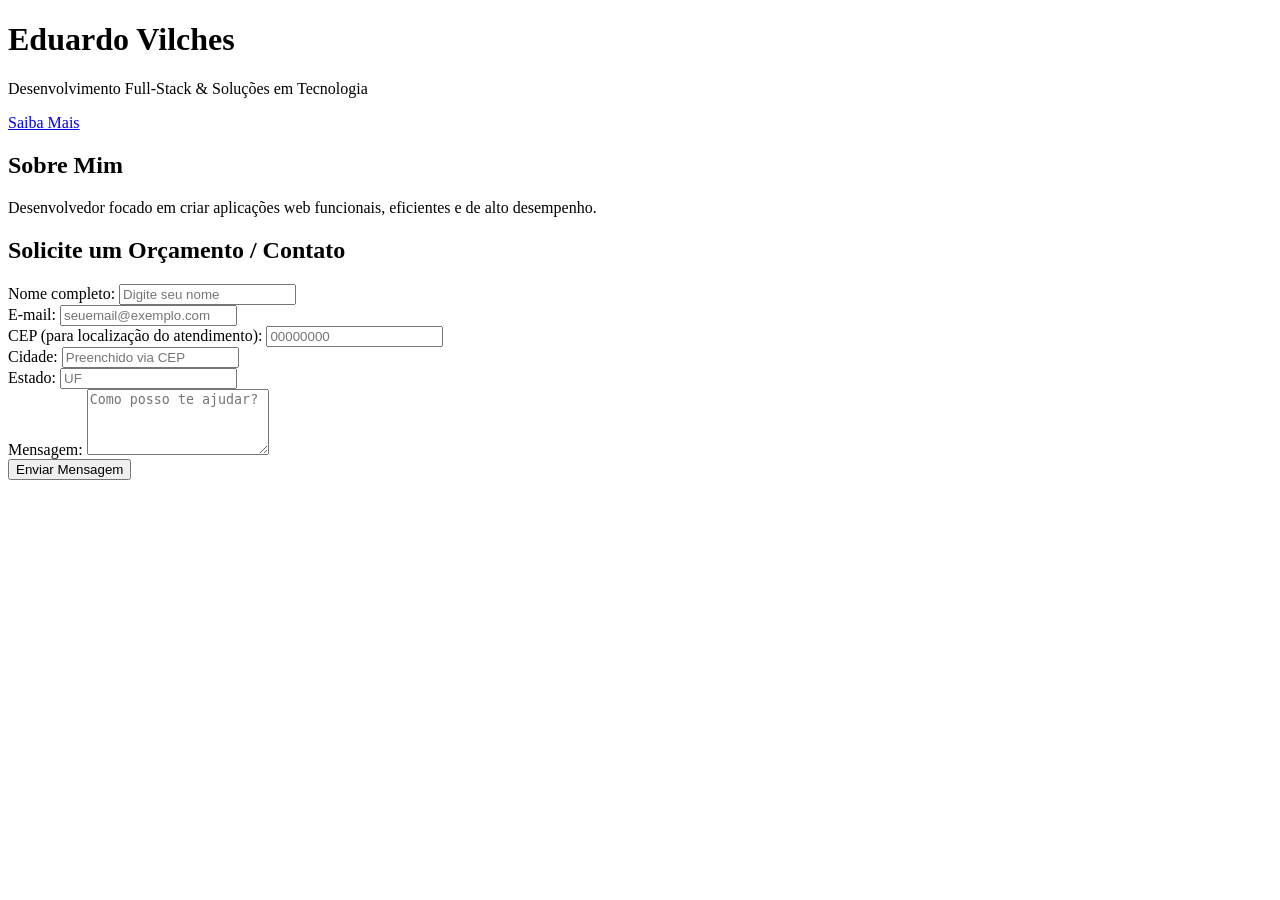
==== landing-page-trabalho/index.html @ 93fda853 "feat: estrutura HTML base, integracao ViaCEP e acao do form" ====
<!DOCTYPE html>
<html lang="pt-BR">
<head>
  <meta charset="UTF-8">
  <meta name="viewport" content="width=device-width, initial-scale=1.0">
  <title>Eduardo Vilches | Soluções Web & TI</title>
  <link rel="stylesheet" href="style.css">
</head>
<body>
  
  <header class="hero">
    <div class="container">
      <h1>Eduardo Vilches</h1>
      <p class="slogan">Desenvolvimento Full-Stack & Soluções em Tecnologia</p>
      <a href="#contato" class="btn-cta">Saiba Mais</a>
    </div>
  </header>

  <main class="container">
    <section id="sobre" class="card">
      <h2>Sobre Mim</h2>
      <p>Desenvolvedor focado em criar aplicações web funcionais, eficientes e de alto desempenho.</p>
    </section>

    <section id="contato" class="card">
      <h2>Solicite um Orçamento / Contato</h2>
      
      <form id="form-contato">
        <div class="field-group">
          <label for="nome">Nome completo:</label>
          <input type="text" id="nome" placeholder="Digite seu nome" required>
        </div>

        <div class="field-group">
          <label for="email">E-mail:</label>
          <input type="email" id="email" placeholder="seuemail@exemplo.com" required>
        </div>

        <div class="field-group">
          <label for="cep">CEP (para localização do atendimento):</label>
          <input type="text" id="cep" placeholder="00000000" maxlength="8" required>
        </div>

        <div class="inline-fields">
          <div class="field-group">
            <label for="cidade">Cidade:</label>
            <input type="text" id="cidade" placeholder="Preenchido via CEP" readonly>
          </div>
          <div class="field-group">
            <label for="estado">Estado:</label>
            <input type="text" id="estado" placeholder="UF" readonly>
          </div>
        </div>

        <div class="field-group">
          <label for="mensagem">Mensagem:</label>
          <textarea id="mensagem" placeholder="Como posso te ajudar?" rows="4" required></textarea>
        </div>

        <button type="submit" class="btn-submit">Enviar Mensagem</button>
      </form>

      <div id="mensagem-sucesso" class="feedback-msg hidden"></div>
    </section>
  </main>

  <script src="script.js"></script>
</body>
</html>
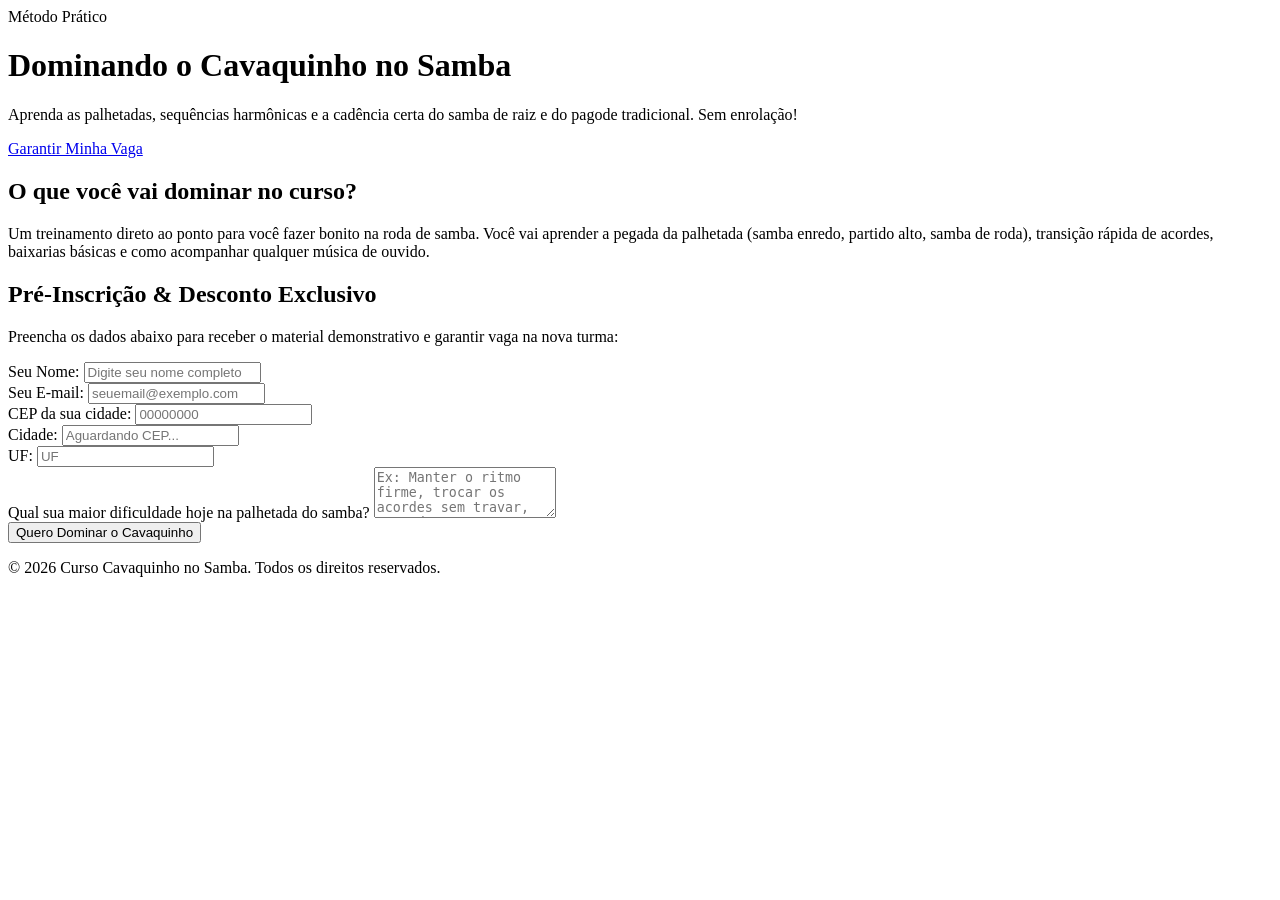
==== commit c3148a43: "feat: ajusta copy da landing page para Curso de Cavaquinho focado em Samba" ====
--- a/landing-page-trabalho/index.html
+++ b/landing-page-trabalho/index.html
@@ -3,67 +3,76 @@
 <head>
   <meta charset="UTF-8">
   <meta name="viewport" content="width=device-width, initial-scale=1.0">
-  <title>Eduardo Vilches | Soluções Web & TI</title>
+  <title>Cavaquinho no Samba | Do Zero ao Pagode</title>
   <link rel="stylesheet" href="style.css">
+  <link rel="preconnect" href="https://fonts.googleapis.com">
+  <link rel="preconnect" href="https://fonts.gstatic.com" crossorigin>
+  <link href="https://fonts.googleapis.com/css2?family=Montserrat:wght@400;600;800&display=swap" rel="stylesheet">
 </head>
 <body>
   
   <header class="hero">
     <div class="container">
-      <h1>Eduardo Vilches</h1>
-      <p class="slogan">Desenvolvimento Full-Stack & Soluções em Tecnologia</p>
-      <a href="#contato" class="btn-cta">Saiba Mais</a>
+      <span class="badge">Método Prático</span>
+      <h1>Dominando o Cavaquinho no Samba</h1>
+      <p class="slogan">Aprenda as palhetadas, sequências harmônicas e a cadência certa do samba de raiz e do pagode tradicional. Sem enrolação!</p>
+      <a href="#contato" class="btn-cta">Garantir Minha Vaga</a>
     </div>
   </header>
 
   <main class="container">
     <section id="sobre" class="card">
-      <h2>Sobre Mim</h2>
-      <p>Desenvolvedor focado em criar aplicações web funcionais, eficientes e de alto desempenho.</p>
+      <h2>O que você vai dominar no curso?</h2>
+      <p>Um treinamento direto ao ponto para você fazer bonito na roda de samba. Você vai aprender a pegada da palhetada (samba enredo, partido alto, samba de roda), transição rápida de acordes, baixarias básicas e como acompanhar qualquer música de ouvido.</p>
     </section>
 
     <section id="contato" class="card">
-      <h2>Solicite um Orçamento / Contato</h2>
+      <h2>Pré-Inscrição & Desconto Exclusivo</h2>
+      <p class="subtitle">Preencha os dados abaixo para receber o material demonstrativo e garantir vaga na nova turma:</p>
       
       <form id="form-contato">
         <div class="field-group">
-          <label for="nome">Nome completo:</label>
-          <input type="text" id="nome" placeholder="Digite seu nome" required>
+          <label for="nome">Seu Nome:</label>
+          <input type="text" id="nome" placeholder="Digite seu nome completo" required>
         </div>
 
         <div class="field-group">
-          <label for="email">E-mail:</label>
+          <label for="email">Seu E-mail:</label>
           <input type="email" id="email" placeholder="seuemail@exemplo.com" required>
         </div>
 
         <div class="field-group">
-          <label for="cep">CEP (para localização do atendimento):</label>
+          <label for="cep">CEP da sua cidade:</label>
           <input type="text" id="cep" placeholder="00000000" maxlength="8" required>
         </div>
 
         <div class="inline-fields">
           <div class="field-group">
             <label for="cidade">Cidade:</label>
-            <input type="text" id="cidade" placeholder="Preenchido via CEP" readonly>
+            <input type="text" id="cidade" placeholder="Aguardando CEP..." readonly>
           </div>
           <div class="field-group">
-            <label for="estado">Estado:</label>
+            <label for="estado">UF:</label>
             <input type="text" id="estado" placeholder="UF" readonly>
           </div>
         </div>
 
         <div class="field-group">
-          <label for="mensagem">Mensagem:</label>
-          <textarea id="mensagem" placeholder="Como posso te ajudar?" rows="4" required></textarea>
+          <label for="mensagem">Qual sua maior dificuldade hoje na palhetada do samba?</label>
+          <textarea id="mensagem" placeholder="Ex: Manter o ritmo firme, trocar os acordes sem travar, entender as sequências..." rows="3" required></textarea>
         </div>
 
-        <button type="submit" class="btn-submit">Enviar Mensagem</button>
+        <button type="submit" class="btn-submit">Quero Dominar o Cavaquinho</button>
       </form>
 
       <div id="mensagem-sucesso" class="feedback-msg hidden"></div>
     </section>
   </main>
 
+  <footer>
+    <p>&copy; 2026 Curso Cavaquinho no Samba. Todos os direitos reservados.</p>
+  </footer>
+
   <script src="script.js"></script>
 </body>
 </html>
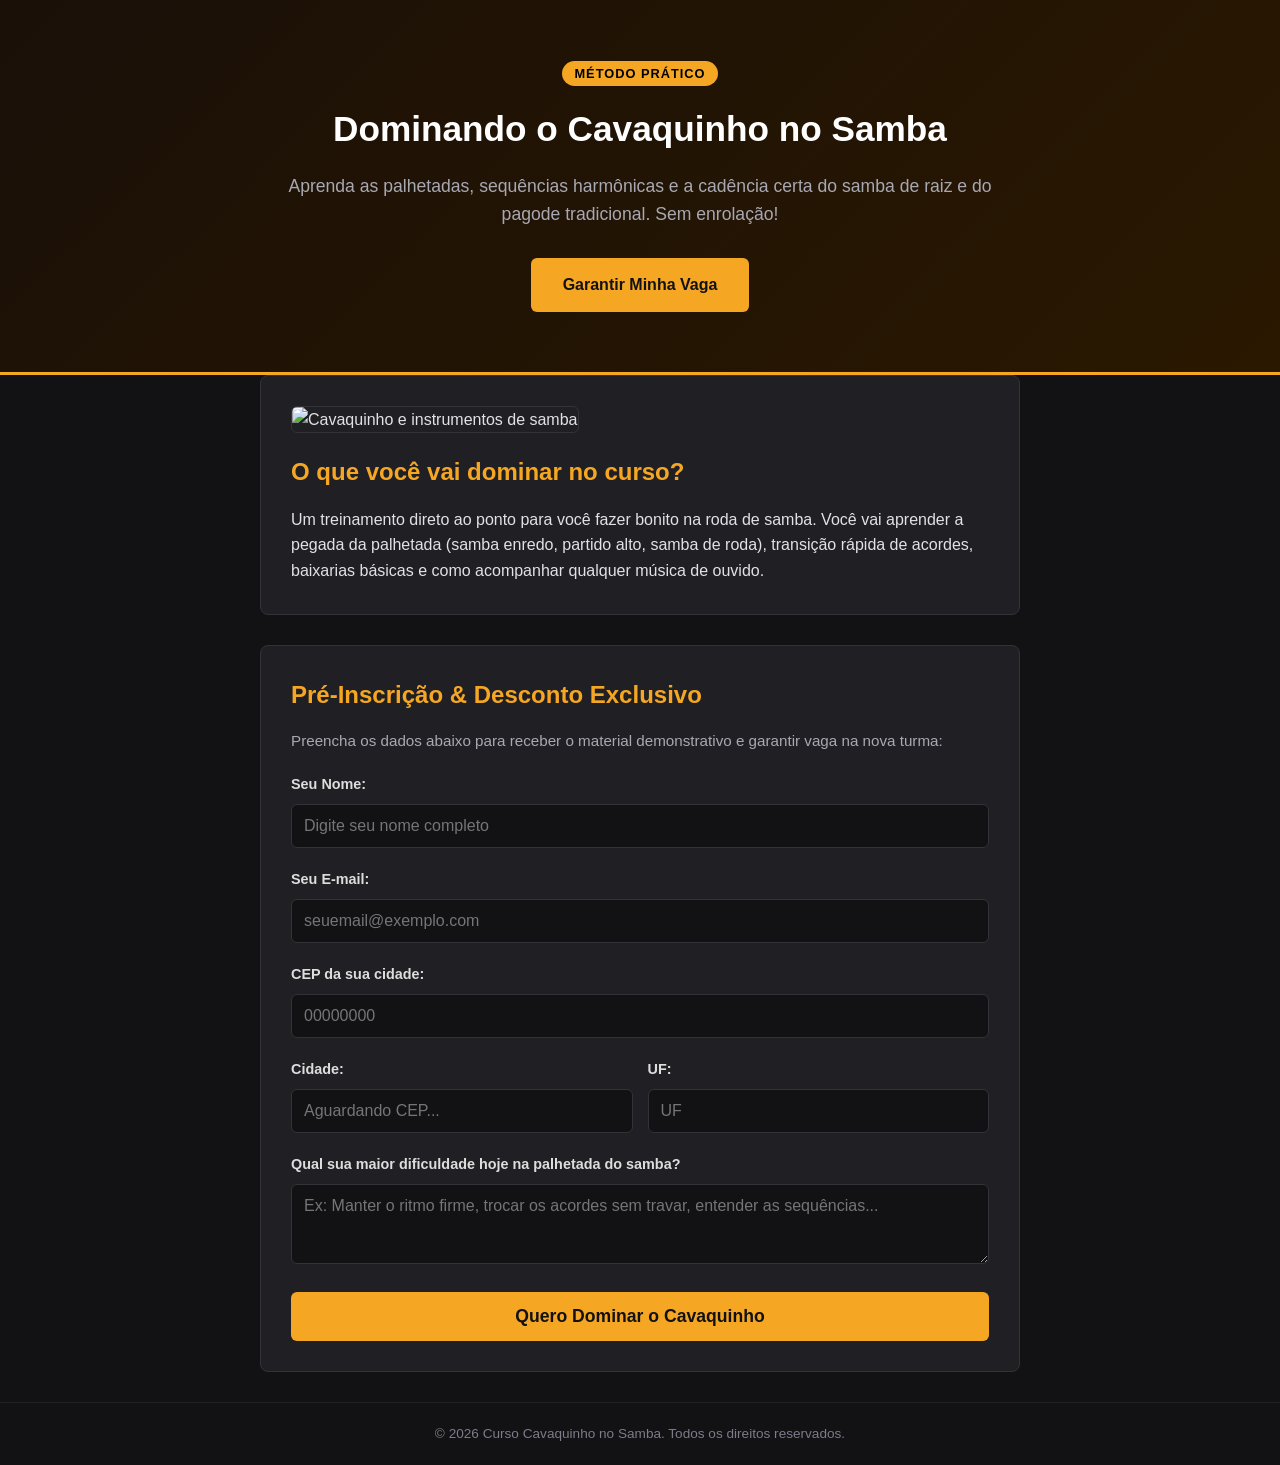
==== commit b2230537: "style: adiciona imagem de destaque na secao sobre" ====
--- a/landing-page-trabalho/index.html
+++ b/landing-page-trabalho/index.html
@@ -22,6 +22,7 @@
 
   <main class="container">
     <section id="sobre" class="card">
+      <img src="https://images.unsplash.com/photo-1511671782779-c97d3d27a1d4?w=800&auto=format&fit=crop&q=80" alt="Cavaquinho e instrumentos de samba" class="card-image">
       <h2>O que você vai dominar no curso?</h2>
       <p>Um treinamento direto ao ponto para você fazer bonito na roda de samba. Você vai aprender a pegada da palhetada (samba enredo, partido alto, samba de roda), transição rápida de acordes, baixarias básicas e como acompanhar qualquer música de ouvido.</p>
     </section>
--- a/landing-page-trabalho/style.css
+++ b/landing-page-trabalho/style.css
@@ -0,0 +1,183 @@
+/* Reset básico e Fontes */
+* {
+  margin: 0;
+  padding: 0;
+  box-sizing: border-box;
+}
+
+body {
+  font-family: 'Montserrat', sans-serif;
+  background-color: #121214;
+  color: #e1e1e6;
+  line-height: 1.6;
+}
+
+/* Container centralizado */
+.container {
+  max-width: 800px;
+  margin: 0 auto;
+  padding: 0 20px;
+}
+
+/* Header / Hero Section */
+.hero {
+  background: linear-gradient(135deg, #1a1008 0%, #2a1800 100%);
+  border-bottom: 3px solid #f5a623;
+  padding: 60px 0;
+  text-align: center;
+}
+
+.badge {
+  background-color: #f5a623;
+  color: #000;
+  font-weight: 800;
+  font-size: 0.8rem;
+  padding: 5px 12px;
+  border-radius: 20px;
+  text-transform: uppercase;
+  letter-spacing: 1px;
+}
+
+.hero h1 {
+  font-size: 2.2rem;
+  font-weight: 800;
+  color: #fff;
+  margin: 15px 0;
+}
+
+.hero .slogan {
+  font-size: 1.1rem;
+  color: #a8a8b3;
+  margin-bottom: 30px;
+}
+
+.btn-cta {
+  display: inline-block;
+  background-color: #f5a623;
+  color: #121214;
+  font-weight: 800;
+  padding: 14px 32px;
+  border-radius: 6px;
+  text-decoration: none;
+  transition: transform 0.2s, background-color 0.2s;
+}
+
+.btn-cta:hover {
+  background-color: #e09216;
+  transform: translateY(-2px);
+}
+
+/* Main Cards */
+main {
+  margin-top: 40px;
+  margin-bottom: 60px;
+}
+
+.card {
+  background-color: #202024;
+  border: 1px solid #323238;
+  border-radius: 8px;
+  padding: 30px;
+  margin-bottom: 30px;
+}
+
+.card h2 {
+  color: #f5a623;
+  font-size: 1.5rem;
+  margin-bottom: 15px;
+}
+
+.subtitle {
+  color: #a8a8b3;
+  margin-bottom: 20px;
+  font-size: 0.95rem;
+}
+
+/* Form Styles */
+.field-group {
+  margin-bottom: 20px;
+}
+
+label {
+  display: block;
+  font-size: 0.9rem;
+  font-weight: 600;
+  margin-bottom: 8px;
+  color: #dddddd;
+}
+
+input, textarea {
+  width: 100%;
+  padding: 12px;
+  border-radius: 6px;
+  border: 1px solid #323238;
+  background-color: #121214;
+  color: #fff;
+  font-family: inherit;
+  font-size: 1rem;
+}
+
+input:focus, textarea:focus {
+  outline: none;
+  border-color: #f5a623;
+}
+
+.inline-fields {
+  display: flex;
+  gap: 15px;
+}
+
+.inline-fields .field-group {
+  flex: 1;
+}
+
+.btn-submit {
+  width: 100%;
+  background-color: #f5a623;
+  color: #121214;
+  border: none;
+  font-weight: 800;
+  font-size: 1.1rem;
+  padding: 14px;
+  border-radius: 6px;
+  cursor: pointer;
+  transition: background-color 0.2s;
+}
+
+.btn-submit:hover {
+  background-color: #e09216;
+}
+
+/* Feedback Msg */
+.feedback-msg {
+  margin-top: 20px;
+  padding: 15px;
+  background-color: #04d3611a;
+  border: 1px solid #04d361;
+  color: #04d361;
+  border-radius: 6px;
+  font-weight: 600;
+  text-align: center;
+}
+
+.hidden {
+  display: none;
+}
+
+/* Footer */
+footer {
+  text-align: center;
+  padding: 20px;
+  color: #7c7c8a;
+  font-size: 0.85rem;
+  border-top: 1px solid #202024;
+}
+/* Estilo para imagens nos cards */
+.card-image {
+  width: 100%;
+  height: 220px;
+  object-fit: cover;
+  border-radius: 6px;
+  margin-bottom: 20px;
+  border: 1px solid #323238;
+}
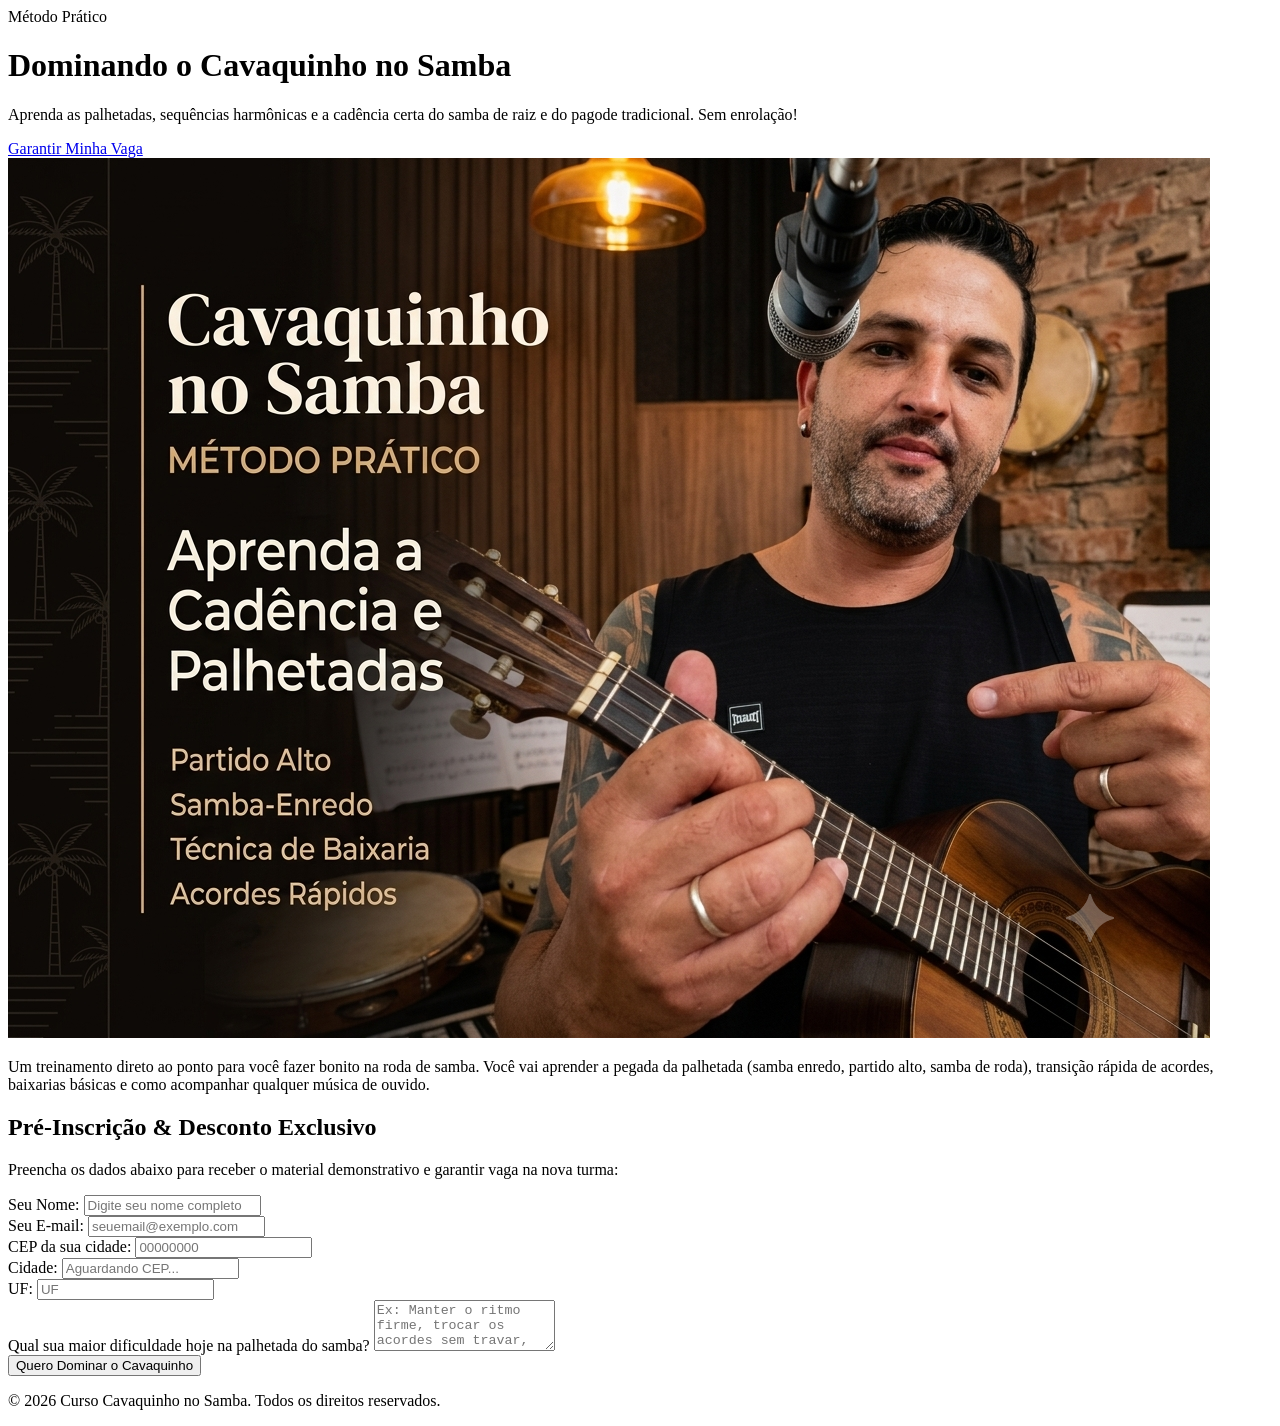
==== commit 9bade58c: "feat: ajusta classes de imagem para banner e favicon" ====
--- a/landing-page-trabalho/index.html
+++ b/landing-page-trabalho/index.html
@@ -3,11 +3,10 @@
 <head>
   <meta charset="UTF-8">
   <meta name="viewport" content="width=device-width, initial-scale=1.0">
-  <title>Cavaquinho no Samba | Do Zero ao Pagode</title>
-  <link rel="stylesheet" href="style.css">
-  <link rel="preconnect" href="https://fonts.googleapis.com">
-  <link rel="preconnect" href="https://fonts.gstatic.com" crossorigin>
-  <link href="https://fonts.googleapis.com/css2?family=Montserrat:wght@400;600;800&display=swap" rel="stylesheet">
+  <title>Cavaquinho no Samba | Do Zero ao Avançado</title>
+
+  <link rel="icon" type="image/png" href="cavaquinhotopo.png">
+  <meta property="og:image" content="cavaquinhotopo.png">
 </head>
 <body>
   
@@ -22,9 +21,7 @@
 
   <main class="container">
     <section id="sobre" class="card">
-      <img src="https://images.unsplash.com/photo-1511671782779-c97d3d27a1d4?w=800&auto=format&fit=crop&q=80" alt="Cavaquinho e instrumentos de samba" class="card-image">
-      <h2>O que você vai dominar no curso?</h2>
-      <p>Um treinamento direto ao ponto para você fazer bonito na roda de samba. Você vai aprender a pegada da palhetada (samba enredo, partido alto, samba de roda), transição rápida de acordes, baixarias básicas e como acompanhar qualquer música de ouvido.</p>
+    <img src="cavaquinho.png" alt="Banner do Curso Cavaquinho no Samba" class="banner-image">      <p>Um treinamento direto ao ponto para você fazer bonito na roda de samba. Você vai aprender a pegada da palhetada (samba enredo, partido alto, samba de roda), transição rápida de acordes, baixarias básicas e como acompanhar qualquer música de ouvido.</p>
     </section>
 
     <section id="contato" class="card">
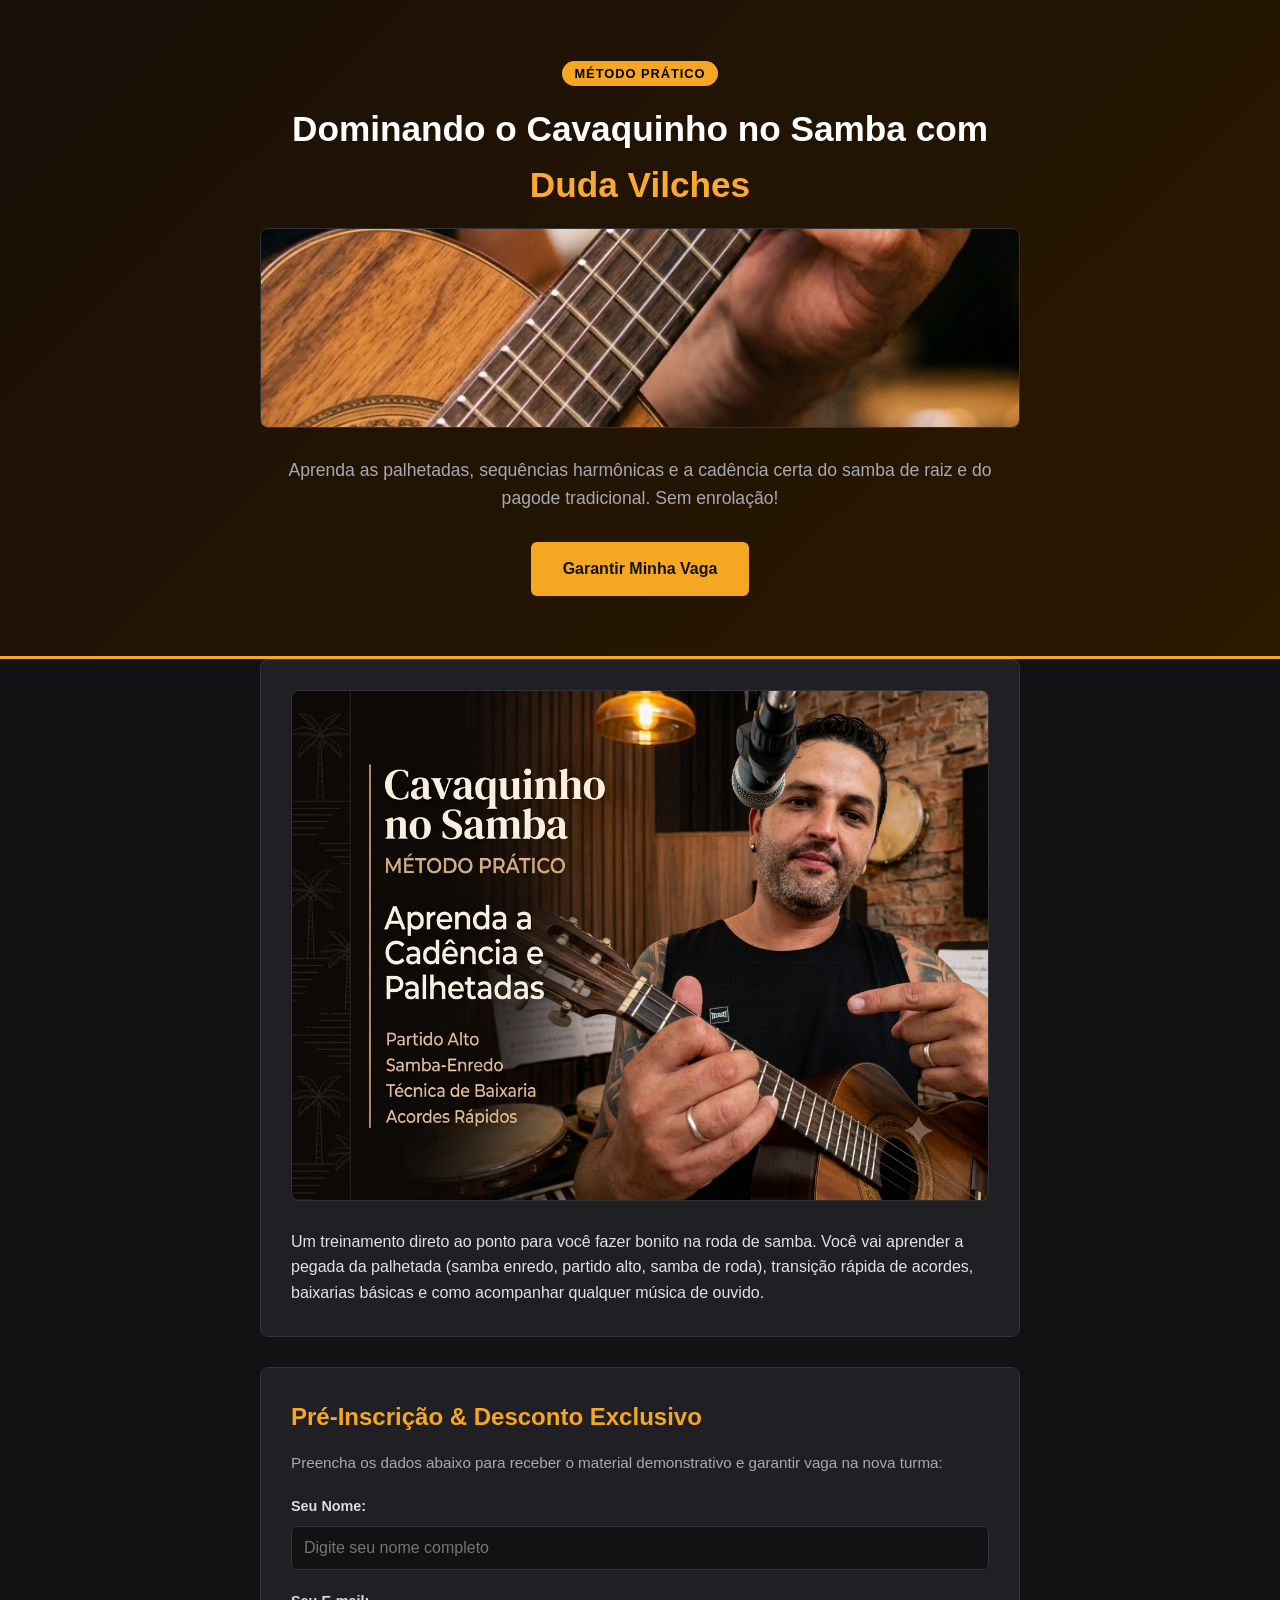
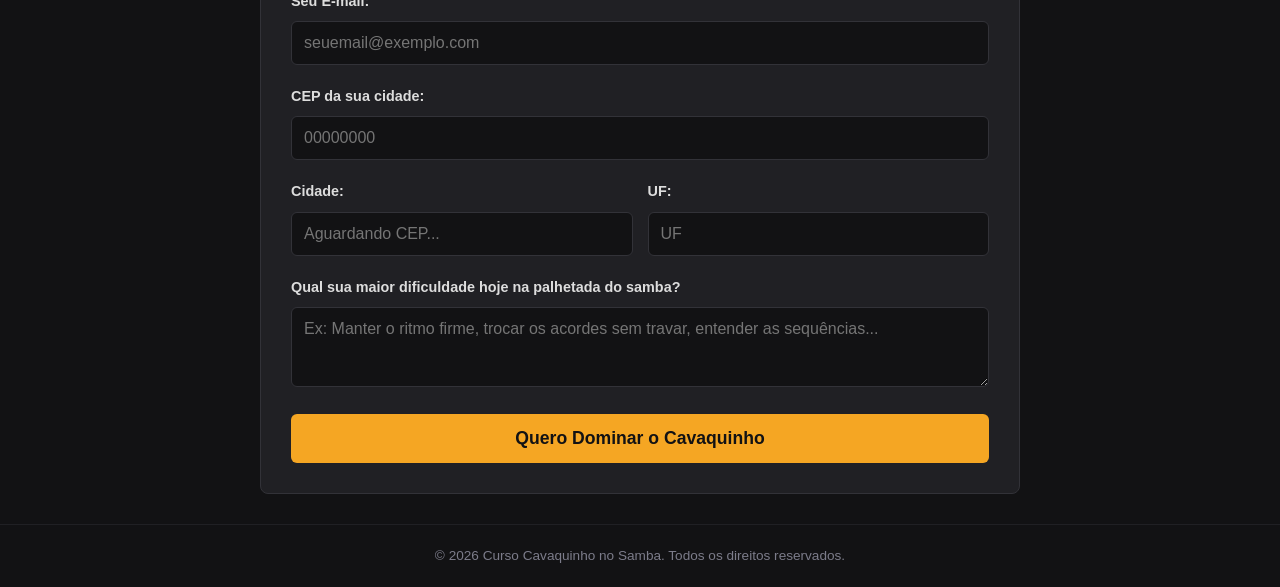
==== commit b4b05b0d: "style: ajustes finais do layout" ====
--- a/landing-page-trabalho/index.html
+++ b/landing-page-trabalho/index.html
@@ -5,15 +5,21 @@
   <meta name="viewport" content="width=device-width, initial-scale=1.0">
   <title>Cavaquinho no Samba | Do Zero ao Avançado</title>
 
+  <!-- Arquivo de Estilos CSS -->
+  <link rel="stylesheet" href="style.css">
+
+  <!-- Ícone da aba (Favicon) e Preview das Redes Sociais -->
   <link rel="icon" type="image/png" href="cavaquinhotopo.png">
   <meta property="og:image" content="cavaquinhotopo.png">
+  <meta property="og:title" content="Curso de Cavaquinho no Samba">
+  <meta property="og:description" content="Aprenda a cadência, sequências harmônicas e o ritmo do cavaquinho no samba.">
 </head>
 <body>
   
   <header class="hero">
     <div class="container">
       <span class="badge">Método Prático</span>
-      <h1>Dominando o Cavaquinho no Samba</h1>
+<h1>Dominando o Cavaquinho no Samba com <span class="highlight">Duda Vilches</span></h1>      <img src="cavaquinhotopo.png" alt="Mão tocando cavaquinho" class="topo-image">
       <p class="slogan">Aprenda as palhetadas, sequências harmônicas e a cadência certa do samba de raiz e do pagode tradicional. Sem enrolação!</p>
       <a href="#contato" class="btn-cta">Garantir Minha Vaga</a>
     </div>
--- a/landing-page-trabalho/style.css
+++ b/landing-page-trabalho/style.css
@@ -0,0 +1,195 @@
+/* Reset básico e Fontes */
+* {
+  margin: 0;
+  padding: 0;
+  box-sizing: border-box;
+}
+
+body {
+  font-family: 'Montserrat', sans-serif;
+  background-color: #121214;
+  color: #e1e1e6;
+  line-height: 1.6;
+}
+
+/* Container centralizado */
+.container {
+  max-width: 800px;
+  margin: 0 auto;
+  padding: 0 20px;
+}
+
+/* Header / Hero Section */
+.hero {
+  background: linear-gradient(135deg, #1a1008 0%, #2a1800 100%);
+  border-bottom: 3px solid #f5a623;
+  padding: 60px 0;
+  text-align: center;
+}
+
+.badge {
+  background-color: #f5a623;
+  color: #000;
+  font-weight: 800;
+  font-size: 0.8rem;
+  padding: 5px 12px;
+  border-radius: 20px;
+  text-transform: uppercase;
+  letter-spacing: 1px;
+}
+
+.hero h1 {
+  font-size: 2.2rem;
+  font-weight: 800;
+  color: #fff;
+  margin: 15px 0;
+}
+
+.hero .slogan {
+  font-size: 1.1rem;
+  color: #a8a8b3;
+  margin-bottom: 30px;
+}
+
+.btn-cta {
+  display: inline-block;
+  background-color: #f5a623;
+  color: #121214;
+  font-weight: 800;
+  padding: 14px 32px;
+  border-radius: 6px;
+  text-decoration: none;
+  transition: transform 0.2s, background-color 0.2s;
+}
+
+.btn-cta:hover {
+  background-color: #e09216;
+  transform: translateY(-2px);
+}
+
+/* Main Cards */
+main {
+  margin-top: 40px;
+  margin-bottom: 60px;
+}
+
+.card {
+  background-color: #202024;
+  border: 1px solid #323238;
+  border-radius: 8px;
+  padding: 30px;
+  margin-bottom: 30px;
+}
+
+.card h2 {
+  color: #f5a623;
+  font-size: 1.5rem;
+  margin-bottom: 15px;
+}
+
+.subtitle {
+  color: #a8a8b3;
+  margin-bottom: 20px;
+  font-size: 0.95rem;
+}
+
+/* Form Styles */
+.field-group {
+  margin-bottom: 20px;
+}
+
+label {
+  display: block;
+  font-size: 0.9rem;
+  font-weight: 600;
+  margin-bottom: 8px;
+  color: #dddddd;
+}
+
+input, textarea {
+  width: 100%;
+  padding: 12px;
+  border-radius: 6px;
+  border: 1px solid #323238;
+  background-color: #121214;
+  color: #fff;
+  font-family: inherit;
+  font-size: 1rem;
+}
+
+input:focus, textarea:focus {
+  outline: none;
+  border-color: #f5a623;
+}
+
+.inline-fields {
+  display: flex;
+  gap: 15px;
+}
+
+.inline-fields .field-group {
+  flex: 1;
+}
+
+.btn-submit {
+  width: 100%;
+  background-color: #f5a623;
+  color: #121214;
+  border: none;
+  font-weight: 800;
+  font-size: 1.1rem;
+  padding: 14px;
+  border-radius: 6px;
+  cursor: pointer;
+  transition: background-color 0.2s;
+}
+
+.btn-submit:hover {
+  background-color: #e09216;
+}
+
+/* Feedback Msg */
+.feedback-msg {
+  margin-top: 20px;
+  padding: 15px;
+  background-color: #04d3611a;
+  border: 1px solid #04d361;
+  color: #04d361;
+  border-radius: 6px;
+  font-weight: 600;
+  text-align: center;
+}
+
+.hidden {
+  display: none;
+}
+
+/* Footer */
+footer {
+  text-align: center;
+  padding: 20px;
+  color: #7c7c8a;
+  font-size: 0.85rem;
+  border-top: 1px solid #202024;
+}
+.banner-image {
+  width: 100%;
+  height: auto;
+  border-radius: 8px;
+  margin-bottom: 20px;
+  border: 1px solid #323238;
+}
+
+.topo-image {
+  width: 100%;
+  height: 200px;
+  object-fit: cover;
+  object-position: center;
+  border-radius: 8px;
+  margin-bottom: 20px;
+  border: 1px solid #323238;
+}
+.highlight {
+  color: #fba931; /* ou a cor do seu botão/detalhes */
+  font-weight: bold;
+}
